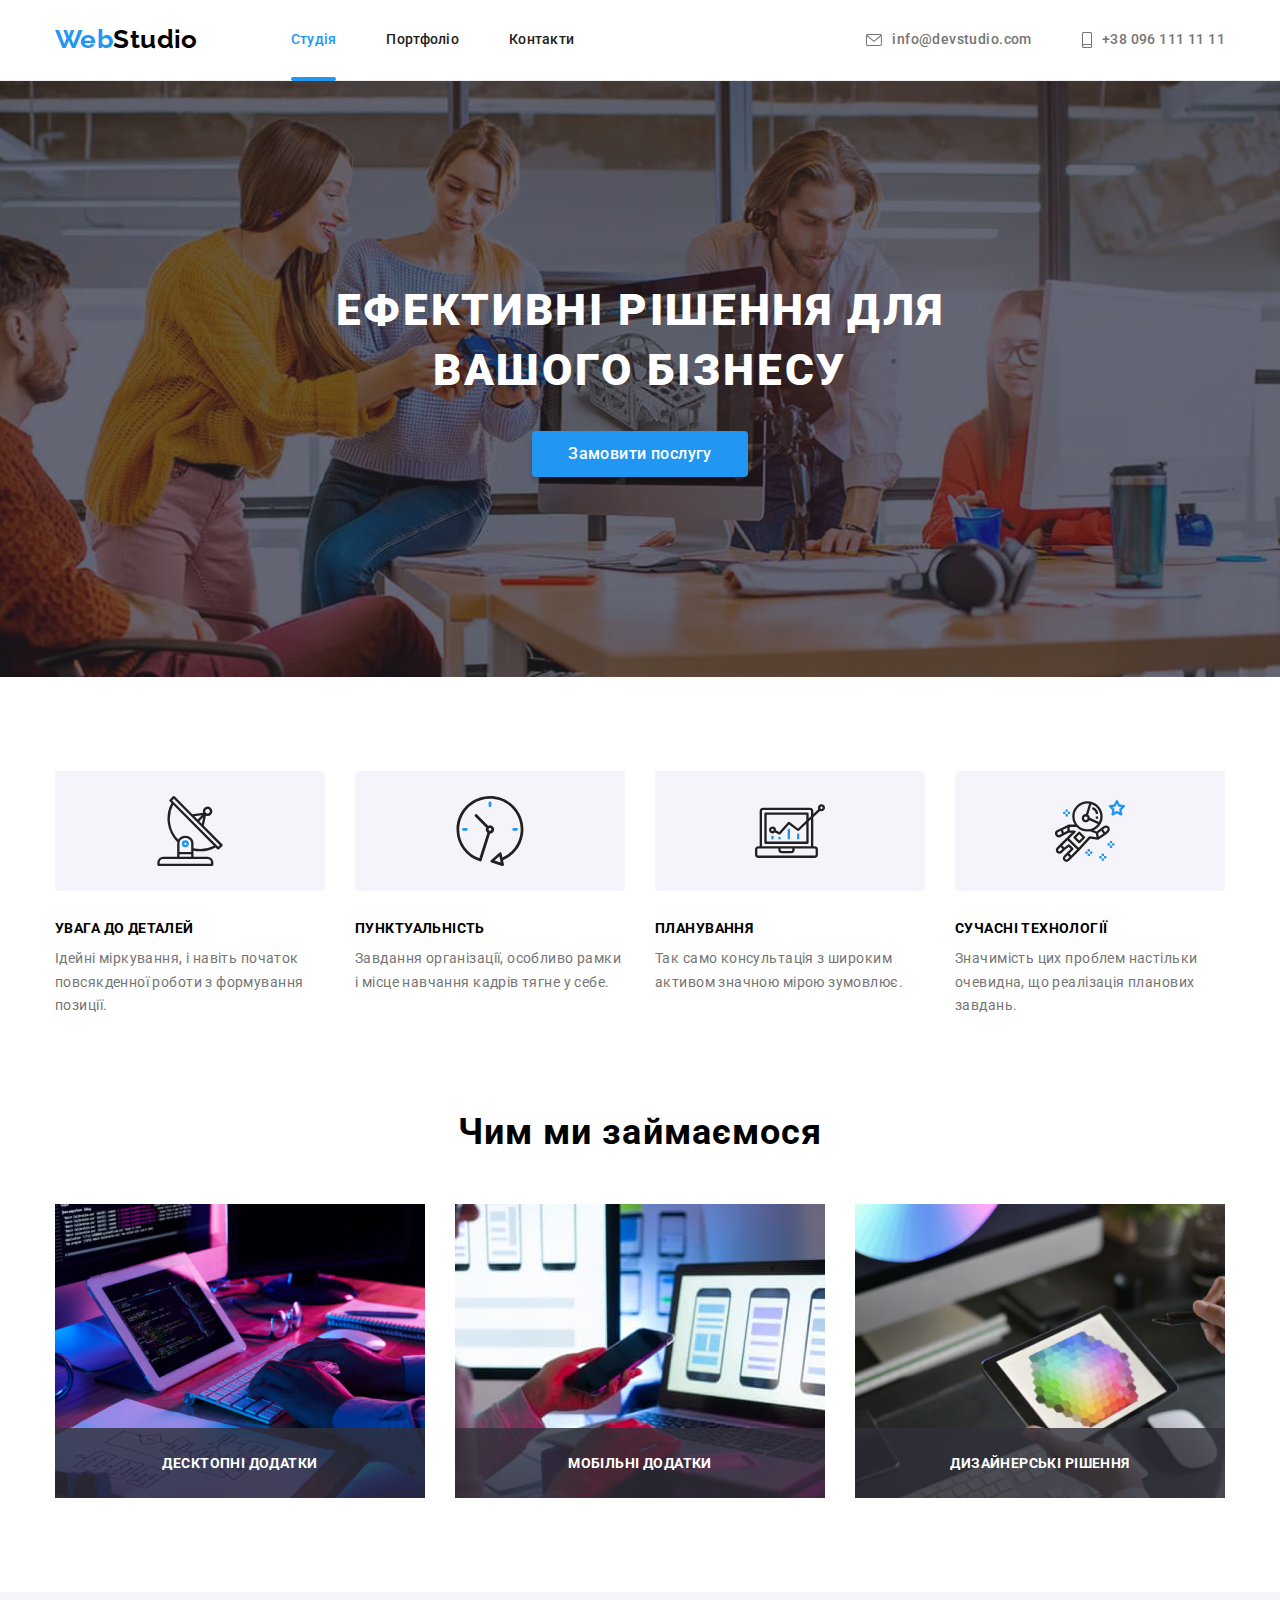
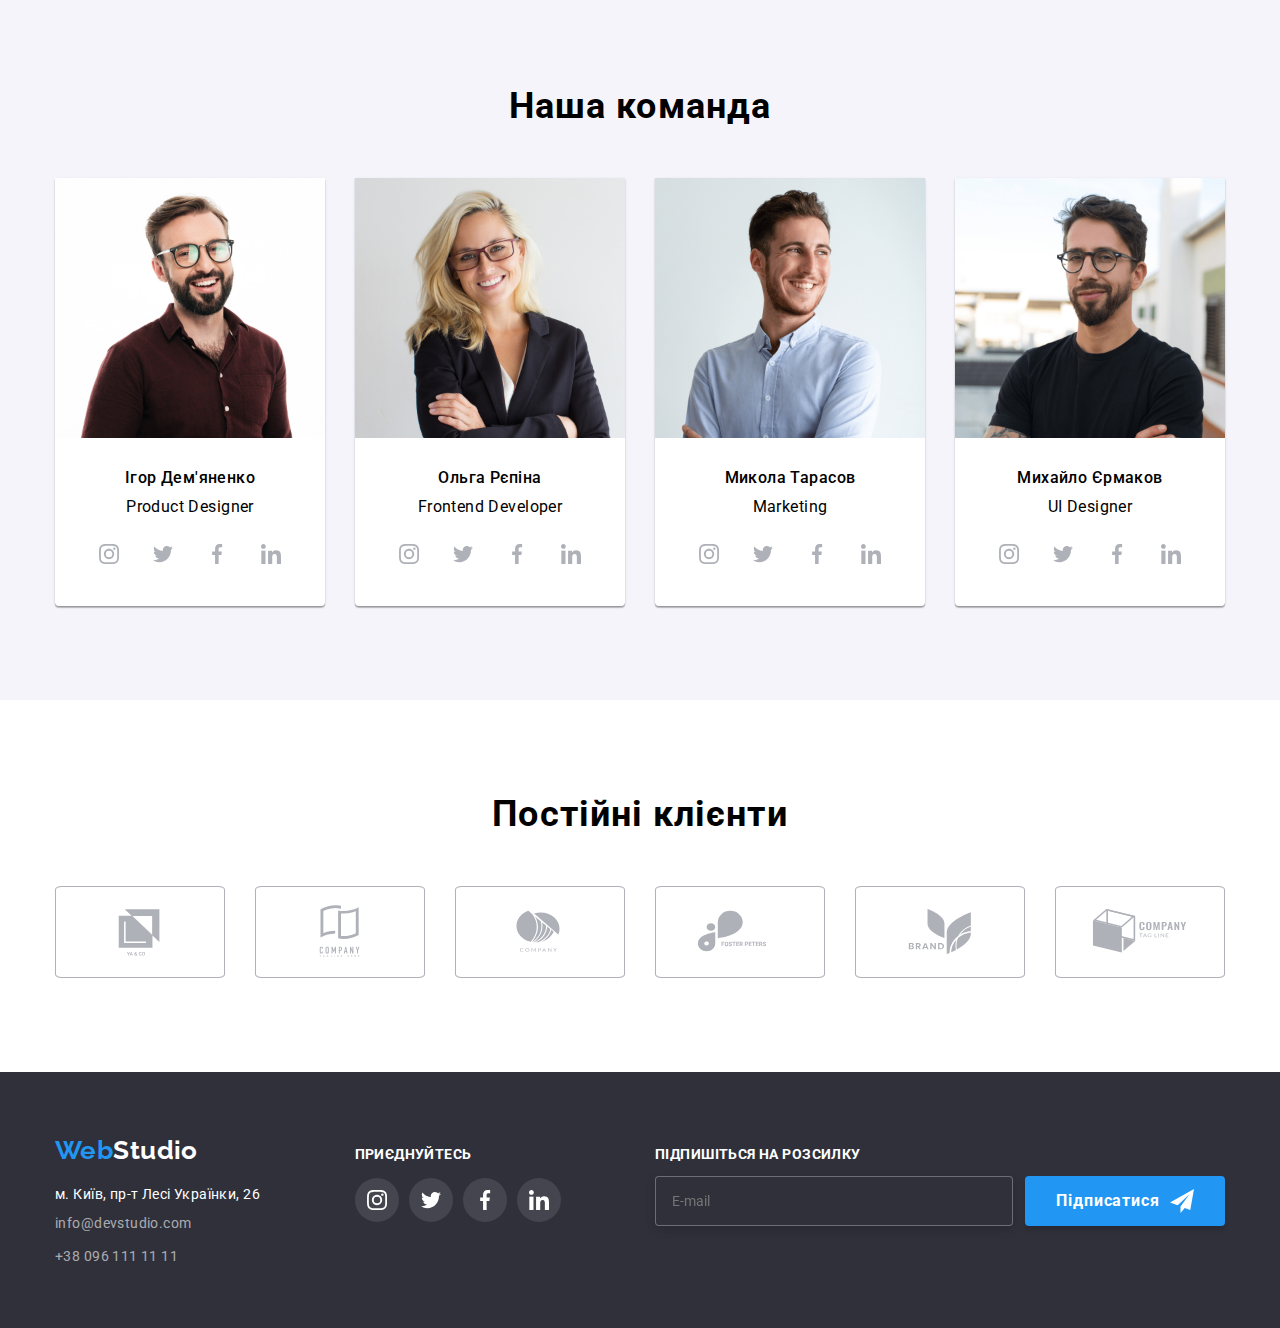
==== index.html @ 1c051f09 "add hw-07" ====
<!DOCTYPE html>
<html lang="uk">
<head>
    <meta charset="UTF-8">
    <meta http-equiv="X-UA-Compatible" content="IE=edge">
    <meta name="viewport" content="width=device-width, initial-scale=1.0">
    <title>WebStudio</title>
    <link rel="preconnect" href="https://fonts.googleapis.com">
    <link rel="preconnect" href="https://fonts.gstatic.com" crossorigin>
    <link href="https://fonts.googleapis.com/css2?family=Raleway:wght@700&family=Roboto:wght@400;500;700;900&display=swap" rel="stylesheet">
    
    <link
      rel="stylesheet"
      href="https://cdnjs.cloudflare.com/ajax/libs/modern-normalize/1.1.0/modern-normalize.min.css"
      integrity="sha512-wpPYUAdjBVSE4KJnH1VR1HeZfpl1ub8YT/NKx4PuQ5NmX2tKuGu6U/JRp5y+Y8XG2tV+wKQpNHVUX03MfMFn9Q=="
      crossorigin="anonymous"
      referrerpolicy="no-referrer">

    <link rel="stylesheet" href="./css/main.min.css">



</head>
<body>
    <header class="header">       
            
        <div class="container">
                        
            <a lang="en" href="./index.html" class="logo header__logo">
                <span class="logo__web">Web</span>Studio                
            </a>
            <nav class="header__main-nav">
             <ul class="header__main-nav-list">
                <li class="header__main-nav-item"><a href="./index.html" class="header__main-nav-link header__main-nav-link--active">Студія</a></li>
                <li class="header__main-nav-item"><a href="./portfolio.html" class="header__main-nav-link">Портфоліо</a></li>
                <li class="header__main-nav-item"><a href="#" class="header__main-nav-link">Контакти</a></li>
            </ul>
            </nav>
            <ul class="header__contacts-list">
                <li class="header__contact-item">                    
                    <a href="mailto:info@devstudio.com" class="header__contact-link">
                        <svg class="header__contact-icon" width="16" height="12">
                            <use href="./images/symbol-defs-o.svg#icon-envelope"></use>
                        </svg>                    
                        <span>info@devstudio.com</span>
                    </a>
                </li>
                <li class="header__contact-item">
                    <a href="tel:+380961111111" class="header__contact-link">
                        <svg class="header__contact-icon" width="10" height="16">
                            <use href="./images/symbol-defs-o.svg#icon-smartphone"></use>
                        </svg>
                        <span>+38 096 111 11 11</span> 
                    </a>
                </li>
            </ul>
        </div>
        
    </header>

    <main>
               
        <section class="section hero"> 
            <div class="container">
                <h1 class="hero__decisions">Ефективні рішення для вашого бізнесу</h1>
                <button type="button" class="hero__button" data-modal-open>Замовити послугу</button>
            </div>
        </section>
         

        <section class="section specialities">
            <div class="container">
                <h2 class="section-title visually-hidden">Наші особливості</h2>            
            
                <ul class="specialities__benefit-list">
                    <li class="specialities__benefit-item">
                        <div class="specialities__benefit-thumb">
                            <svg class="specialities__benefit-icon">
                                <use href="./images/symbol-defs-o.svg#icon-antenna"></use>
                            </svg>
                        </div>
                    <h3 class="specialities__subtitle">УВАГА ДО ДЕТАЛЕЙ</h3>
                    <p class="specialities__benefit-text">
                        Ідейні міркування, і навіть початок повсякденної роботи з формування позиції.
                    </p>
                    </li>
                    <li class="specialities__benefit-item">
                            <div class="specialities__benefit-thumb">
                                <svg class="specialities__benefit-icon">
                                    <use href="./images/symbol-defs-o.svg#icon-clock"></use>
                                </svg>
                            </div>
                        <h3 class="specialities__subtitle">ПУНКТУАЛЬНІСТЬ</h3>
                        <p class="specialities__benefit-text">Завдання організації, особливо рамки і місце навчання кадрів тягне у себе.</p>
                    </li>
                    <li class="specialities__benefit-item">
                        <div class="specialities__benefit-thumb">
                            <svg class="specialities__benefit-icon">
                                <use href="./images/symbol-defs-o.svg#icon-diagram"></use>
                            </svg>
                        </div>
                        <h3 class="specialities__subtitle">ПЛАНУВАННЯ</h3>
                        <p class="specialities__benefit-text">Так само консультація з широким активом значною мірою зумовлює.</p>
                    </li>
                    <li class="specialities__benefit-item">
                        <div class="specialities__benefit-thumb">
                            <svg class="specialities__benefit-icon">
                                <use href="./images/symbol-defs-o.svg#icon-astronaut"></use>
                            </svg>
                        </div>
                        <h3 class="specialities__subtitle">СУЧАСНІ ТЕХНОЛОГІЇ</h3>
                        <p class="specialities__benefit-text">Значимість цих проблем настільки очевидна, що реалізація планових завдань.</p>
                
                </li>

                </ul>
            </div>
        </section>

        <section class="section images">
            <div class="container">
                <h2 class="section-title">Чим ми займаємося</h2> 
                <ul class="images__list">
                    <li class="images__item">
                        <div class="images__application">
                            <img class="images__picture" src="./images/tablet_keyboard.jpg" alt="дівчина друкує на клавіатурі, прцюючи з планшетом та комп'ютером" width="370" height="294"> 
                            <p class="images__content">Десктопні додатки</p>
                        </div>
                    
                    </li>
                    <li class="images__item">
                        <div class="images__application">
                            <img class="images__picture" src="./images/laptop.jpg" alt="робота ноутбуком" width="370" height="294">
                            <p class="images__content">Мобільні додатки</p>
                        </div>
                       
                    </li>
                    <li class="images__item">
                        <div class="images__application">
                            <img class="images__picture" src="./images/spectr_tablet.jpg" alt="кольлорва гама на ноутбуці" width="370" height="294">
                            <p class="images__content">Дизайнерські рішення</p>
                        </div>
                        
                    </li>
                </ul>
        </div>
        </section>

        <section class="section our-team">
            <div class="container">
                <h2 class="section-title">Наша команда</h2>
                <ul class="our-team__list">
                    <li class="our-team__item">
                        <img src="./images/ihor_demjyanenko.jpg" alt="Ігор Дем'яненко" width="270" height="260">
                    <div class="our-team__info">
                        <h3 class="our-team__participant">Ігор Дем'яненко</h3>
                        <p lang="en" class="our-team__job-title">Product Designer</p>
                            
                        <ul class="social-links">
                                <li class="social-links__item">
                                    <a href="#" class="social-links__network">
                                    <svg class="social-links__icon">
                                        <use href="./images/symbol-defs-o.svg#icon-instagram"></use>
                                </svg>
                            </a>
                            </li>
                            <li class="social-links__item">
                                <a href="#" class="social-links__network">
                                <svg class="social-links__icon">
                                    <use href="./images/symbol-defs-o.svg#icon-twitter"></use>
                                </svg>
                            </a>
                            </li>
                            <li class="social-links__item">
                                <a href="#" class="social-links__network">
                                <svg class="social-links__icon">
                                    <use href="./images/symbol-defs-o.svg#icon-facebook"></use>
                                </svg>
                            </a>
                            </li>
                            <li class="social-links__item">
                                <a href="#" class="social-links__network">
                                <svg class="social-links__icon">
                                    <use href="./images/symbol-defs-o.svg#icon-linkedin"></use>
                                </svg>
                            </a>
                            </li>

                        </ul>
                        
                    </div>
                    </li>
                    <li class="our-team__item">
                        <img src="./images/olga_repina2.jpg" alt="Ольга Рєпіна" width="270" height="260">
                    <div class="our-team__info">
                        <h3 class="our-team__participant">Ольга Рєпіна</h3>
                        <p lang="en" class="our-team__job-title">Frontend Developer</p>
                        <ul class="social-links">
                            <li class="social-links__item">
                                <a href="#" class="social-links__network">
                                <svg class="social-links__icon">
                                    <use href="./images/symbol-defs-o.svg#icon-instagram"></use>
                            </svg>
                        </a>
                        </li>
                        <li class="social-links__item">
                            <a href="#" class="social-links__network">
                            <svg class="social-links__icon">
                                <use href="./images/symbol-defs-o.svg#icon-twitter"></use>
                            </svg>
                        </a>
                        </li>
                        <li class="social-links__item">
                            <a href="#" class="social-links__network">
                            <svg class="social-links__icon">
                                <use href="./images/symbol-defs-o.svg#icon-facebook"></use>
                            </svg>
                        </a>
                        </li>
                        <li class="social-links__item">
                            <a href="#" class="social-links__network">
                            <svg class="social-links__icon">
                                <use href="./images/symbol-defs-o.svg#icon-linkedin"></use>
                            </svg>
                        </a>
                        </li>

                    </ul>
                    </div>
                    </li>
                    <li class="our-team__item">
                        <img src="./images/mykola_tarasov.jpg" alt="Микола Тарасов" width="270" height="260">
                        <div class="our-team__info">
                        <h3 class="our-team__participant">Микола Тарасов</h3>
                        <p lang="en" class="our-team__job-title">Marketing</p>
                        <ul class="social-links">
                            <li class="social-links__item">
                                <a href="#" class="social-links__network">
                                <svg class="social-links__icon">
                                    <use href="./images/symbol-defs-o.svg#icon-instagram"></use>
                            </svg>
                        </a>
                        </li>
                        <li class="social-links__item">
                            <a href="#" class="social-links__network">
                            <svg class="social-links__icon">
                                <use href="./images/symbol-defs-o.svg#icon-twitter"></use>
                            </svg>
                        </a>
                        </li>
                        <li class="social-links__item">
                            <a href="#" class="social-links__network">
                            <svg class="social-links__icon">
                                <use href="./images/symbol-defs-o.svg#icon-facebook"></use>
                            </svg>
                        </a>
                        </li>
                        <li class="social-links__item">
                            <a href="#" class="social-links__network">
                            <svg class="social-links__icon">
                                <use href="./images/symbol-defs-o.svg#icon-linkedin"></use>
                            </svg>
                        </a>
                        </li>

                    </ul>
                    </div>
                    </li>
                    <li class="our-team__item">
                        <img src="./images/mykhailo_yermakov.jpg" alt="Михайло Єрмаков" width="270" height="260">
                        <div class="our-team__info">
                        <h3 class="our-team__participant">Михайло Єрмаков</h3>
                        <p lang="en" class="our-team__job-title">UI Designer</p>
                        <ul class="social-links">
                            <li class="social-links__item">
                                <a href="#" class="social-links__network">
                                <svg class="social-links__icon">
                                    <use href="./images/symbol-defs-o.svg#icon-instagram"></use>
                            </svg>
                        </a>
                        </li>
                        <li class="social-links__item">
                            <a href="#" class="social-links__network">
                            <svg class="social-links__icon">
                                <use href="./images/symbol-defs-o.svg#icon-twitter"></use>
                            </svg>
                        </a>
                        </li>
                        <li class="social-links__item">
                            <a href="#" class="social-links__network">
                            <svg class="social-links__icon">
                                <use href="./images/symbol-defs-o.svg#icon-facebook"></use>
                            </svg>
                        </a>
                        </li>
                        <li class="social-links__item">
                            <a href="#" class="social-links__network">
                            <svg class="social-links__icon">
                                <use href="./images/symbol-defs-o.svg#icon-linkedin"></use>
                            </svg>
                        </a>
                        </li>

                    </ul>
                    </div>
                    </li>

                </ul>
            </div>
        </section>
        <section class="section">
            <div class="container">
                <h2 class="section-title">Постійні клієнти</h2>
                <ul class="clients">
                    <li class="clients__item">
                        <a href="#" class="clients__link">
                        <svg class="clients__icon">
                            <use href="./images/symbol-defs-o.svg#icon-Logo"></use>
                        </svg>
                        </a>
                    </li>
                   
                    <li class="clients__item">
                        <a href="#" class="clients__link">
                        <svg class="clients__icon">
                            <use href="./images/symbol-defs-o.svg#icon-Logo-1"></use>
                        </svg>
                    </a>
                </li>
                    
                    <li class="clients__item">
                        <a href="#" class="clients__link">
                       <svg class="clients__icon">
                        <use href="./images/symbol-defs-o.svg#icon-Logo-2"></use>
                       </svg>
                    </a>  
                    </li>
                    <li class="clients__item">
                        <a href="#" class="clients__link">
                        <svg class="clients__icon">
                            <use href="./images/symbol-defs-o.svg#icon-Logo-3"></use>
                        </svg>
                    </a>
                    </li>
                
                    <li class="clients__item">
                        <a href="#" class="clients__link"> 
                        <svg class="clients__icon">
                            <use href="./images/symbol-defs-o.svg#icon-Logo-4"></use>
                        </svg>
                    </a>
                    </li>
                    
                    <li class="clients__item">
                        <a href="#" class="clients__link">
                        <svg class="clients__icon">
                            <use href="./images/symbol-defs-o.svg#icon-Logo-5"></use>
                        </svg>
                    </a>
                    </li>

                </ul>
            </div>
        </section>
    </main>

    <footer class="page-footer">
        <div class="container">           
            <div class="links-container">                        
            <a lang="en" href="./index.html" class="logo page-footer__logo--dark">
                <span class="logo__web">Web</span>Studio                
            </a>
            <address class="page-footer__adress">
                <ul class="page-footer__contact-list">
                    <li class="page-footer__contact-item">
                        <a href="https://goo.gl/maps/CPtrU1FHBa2aNyZL9" target="_blank" rel="noopener noreferrer nofollow" class="page-footer__contact-map">м. Київ, пр-т Лесі
                            Українки, 26</a>
                    </li>
                    <li class="page-footer__contact-item">
                        <a href="mailto:info@devstudio.com" class="page-footer__contact-link">info@devstudio.com</a>
                    </li>
                    <li class="page-footer__contact-item">
                        <a href="tel:+380961111111" class="page-footer__contact-link">+38 096 111 11 11</a>
                    </li>
                </ul>
            </address>
        </div>
        <div class="footer-links">
            <p class="footer-links__spam">приєднуйтесь</p>
            <ul class="social-links">
                <li class="social-links__item">
                    <a href="#" class="social-links__network social-links__network--backgroung">
                    <svg class="social-links__icon--footer">
                        <use href="./images/symbol-defs-o.svg#icon-instagram"></use>
                    </svg>
                </a>
                </li>                
                    <li class="social-links__item">
                        <a href="#" class="social-links__network social-links__network--backgroung">
                        <svg class="social-links__icon--footer">
                            <use href="./images/symbol-defs-o.svg#icon-twitter"></use>
                        </svg>
                    </a>
                        </li>
                        <li class="social-links__item">
                            <a href="#" class="social-links__network social-links__network--backgroung">
                            <svg class="social-links__icon--footer">                            
                            <use href="./images/symbol-defs-o.svg#icon-facebook"></use>
                        </svg>
                    </a>
                    </li>                
                        <li class="social-links__item">
                            <a href="#" class="social-links__network social-links__network--backgroung">
                            <svg class="social-links__icon--footer">
                                <use href="./images/symbol-defs-o.svg#icon-linkedin"></use>
                            </svg>
                        </a>
                            </li>

            </ul>

        </div>       
    
        <div class="mailing-list">
            <p class="mailing-list__title">Підпишіться на розсилку</p>
            <form class="mailing-list__form">
                <label class="mailing-list__label">                        
                        <input class="mailing-list__input" type="email" name="mail" id="email" placeholder="E-mail" required>
                    </label> 
                        <button class="subscribe-button" type="submit">Підписатися
                            <svg class="subscribe-button__icon" width="24" height="24">
                                <use href="./images/hw-forms.svg#icon-send"></use>
                            </svg>
                        </button>                     
                    
                
                </form>
            </div>
        </div>




    </footer>

    <div class="backdrop is-hidden" data-modal>
        <div class="modal">
            <button type="button" class="modal__close-button" data-modal-close>
                <svg class="modal__close-icon" width="18" height="18">
                    <use href="./images/modal-close.svg#icon-modal-close"></use>
                </svg>
            </button>


            <p class="modal__form-title">Залиште свої дані, ми вам передзвонимо</p>
            <form class="modal-form">                
                
                    <label class="modal-form__label" for="first-name">Ім'я</label>
                    <span class="modal-form__wrap">
                        <input class="modal-form__input" type="text" name="first-name" id="first-name" required>
                        <svg class="modal-form__icon" width="18" height="18">
                            <use href="./images/hw-forms.svg#icon-person"></use>
                        </svg>
                    </span>                    
                

                
                    <label class="modal-form__label" for="tel">Телефон</label>
                    <span class="modal-form__wrap">
                        <input class="modal-form__input" type="tel" name="phone" id="tel" required>
                        <svg class="modal-form__icon"  width="18" height="18">
                            <use href="./images/hw-forms.svg#icon-cellphone"></use>
                        </svg>
                    </span>  

                
                    <label class="modal-form__label" for="email">Пошта</label>
                    <span class="modal-form__wrap">
                        <input class="modal-form__input" type="email" name="mail" id="email"  required>
                        <svg class="modal-form__icon" width="18" height="18">
                            <use href="./images/hw-forms.svg#icon-email"></use>
                        </svg>
                    </span>                  
                  
                <label class="modal-form__label" for="comment">Коментар</label>
                <textarea class="modal-form__text-area" id="comment" placeholder="Введіть текст" rows="5"></textarea>  
                
                <!-- <form class="agreement">    -->
                    <label class="agreement__checkbox-label" for="terms">
                        <input  class="agreement__custom-checkbox" type="checkbox" name="terms" id="terms">
                            <span class="agreement__border">
                                <svg class="agreement__icon-checked" width="16" height="15">
                                    <use href="./images/icon-check.svg#icon-icon-check"></use>
                                </svg>
                            </span>                                                        
                        <span class="agreement__text">Погоджуюся з розсилкою та приймаю</span> 
                        <a href="#" class="agreement__terms">Умови договору</a>                     
                        </span>
                    </label>               
                <!-- </form>   -->
                
                <button class="modal-button" type="submit">Відправити</button>  

            </form>
        </div>

    </div>
    
    
    <script src="./js/modal.js"></script>
    
</body>
</html>
---- css/main.min.css ----
/*! modern-normalize v1.1.0 | MIT License | https://github.com/sindresorhus/modern-normalize */*,::after,::before{box-sizing:border-box}html{-moz-tab-size:4;tab-size:4}html{line-height:1.15;-webkit-text-size-adjust:100%}body{margin:0}body{font-family:system-ui,-apple-system,"Segoe UI",Roboto,Helvetica,Arial,sans-serif,"Apple Color Emoji","Segoe UI Emoji"}hr{height:0;color:inherit}abbr[title]{text-decoration:underline dotted}b,strong{font-weight:bolder}code,kbd,pre,samp{font-family:ui-monospace,SFMono-Regular,Consolas,"Liberation Mono",Menlo,monospace;font-size:1em}small{font-size:80%}sub,sup{font-size:75%;line-height:0;position:relative;vertical-align:baseline}sub{bottom:-0.25em}sup{top:-0.5em}table{text-indent:0;border-color:inherit}button,input,optgroup,select,textarea{font-family:inherit;font-size:100%;line-height:1.15;margin:0}button,select{text-transform:none}[type=button],[type=reset],[type=submit],button{-webkit-appearance:button}::-moz-focus-inner{border-style:none;padding:0}:-moz-focusring{outline:1px dotted ButtonText}:-moz-ui-invalid{box-shadow:none}legend{padding:0}progress{vertical-align:baseline}::-webkit-inner-spin-button,::-webkit-outer-spin-button{height:auto}[type=search]{-webkit-appearance:textfield;outline-offset:-2px}::-webkit-search-decoration{-webkit-appearance:none}::-webkit-file-upload-button{-webkit-appearance:button;font:inherit}summary{display:list-item}body{font-family:"Roboto",sans-serif;font-size:14px;color:var(--main-text-color);letter-spacing:.03em;background-color:var(--background)}.container{width:1200px;padding-left:15px;padding-right:15px;margin-right:auto;margin-left:auto;align-items:center;margin-bottom:0}.section{padding-top:94px;padding-bottom:94px}.section-title{margin-top:0;margin-bottom:50px;box-sizing:border-box;font-size:36px;line-height:1.16;letter-spacing:.03em;text-align:center;display:block}img{display:block}.visually-hidden{position:absolute;white-space:nowrap;width:1px;height:1px;overflow:hidden;border:0;padding:0;clip:rect(0 0 0 0);clip-path:inset(50%);margin:-1px}.header{border-bottom:1px solid #eee}.header .container{display:flex}.header__main-nav-list{display:flex;gap:50px;margin-top:0;margin-bottom:0;padding:0}.header__logo{margin-right:93px}.logo{font-family:"Raleway";font-style:normal;font-weight:700;font-size:26px;line-height:1.2;letter-spacing:1.2;color:var(--main-text-color);text-decoration:none}.logo__web{color:#2196f3}.header__main-nav-list{list-style:none;display:flex;gap:50px}.header__main-nav-link{position:relative;display:block;line-height:1.14;font-weight:500;color:#212121;text-decoration:none;letter-spacing:.02em;padding-top:32px;padding-bottom:32px;transition-property:all;transition-duration:250ms;transition-timing-function:cubic-bezier(0.4, 0, 0.2, 1)}.header__main-nav-link:hover,.header__main-nav-link:focus{color:#2196f3}.header__main-nav-link--active{color:#2196f3}.header__main-nav-link--active::after{position:absolute;bottom:-1px;content:" ";display:block;width:100%;height:4px;background-color:#2196f3;border-radius:2px}.header__contacts-list{display:flex;margin-left:auto;margin-top:0;margin-bottom:0;padding-left:0;gap:50px;list-style:none}.header__contact-link{display:flex;align-items:center;color:#757575;font-weight:500;line-height:1.14;color:#757575;text-decoration:none;transition-property:color,fill;transition-duration:250ms;transition-timing-function:cubic-bezier(0.4, 0, 0.2, 1)}.header__contact-link:hover,.header__contact-link:focus{fill:#2196f3;color:#2196f3}.header__contact-icon{margin-right:10px;fill:currentColor}.header__contact-link:hover .header__contact-icon,.header__contact-link:focus .header__contact-icon{fill:#2196f3}.hero{max-width:1600px;margin-left:auto;margin-right:auto;background-color:#2f303a;background-image:linear-gradient(rgba(47, 48, 58, 0.4), rgba(47, 48, 58, 0.4)),url(../images/work-group.jpg);background-size:cover;background-position:center;background-repeat:no-repeat;text-align:center;padding-top:200px;padding-bottom:200px}.hero .container{display:block}.hero__decisions{width:696px;font-weight:900;font-size:44px;line-height:1.36;text-align:center;letter-spacing:.06em;color:#fff;margin-top:0;margin-bottom:30px;margin-left:auto;margin-right:auto;text-transform:uppercase}.hero__button{min-width:216px;padding:10px 32px;box-shadow:0px 4px 4px rgba(0,0,0,.15);border-radius:4px;font-family:inherit;font-weight:500;font-size:16px;line-height:1.625;text-align:center;cursor:pointer;letter-spacing:inherit;background-color:#2196f3;color:#fff;border:0;transition-property:background-color;transition-duration:250ms;transition-timing-function:cubic-bezier(0.4, 0, 0.2, 1)}.hero__button:hover,.hero__button:focus{background-color:#188ce8}.specialities{margin-bottom:0}.specialities__benefit-list{margin:0;padding:0;display:flex;gap:30px;list-style:none}.specialities__benefit-item{flex-basis:calc((100% - 90px)/4)}.specialities__benefit-thumb{display:flex;width:270px;height:120px;background-color:#f5f4fa;display:flex;align-items:center;justify-content:center;margin-bottom:30px;border-radius:4px}.specialities__benefit-icon{width:70px;height:70px}.specialities__subtitle{margin-top:0;margin-bottom:10px;font-size:14px;line-height:1.14;text-transform:uppercase}.specialities__benefit-text{margin:0;line-height:1.71;color:#757575}.images{padding-top:0}.images__list{display:flex;justify-content:space-between;margin:0;padding:0;list-style:none}.images__application{position:relative}.images__content{position:absolute;margin:0;bottom:0;width:100%;height:70px;color:#fff;background-color:rgba(47,48,58,.8);display:flex;justify-content:center;align-items:center;font-family:"Roboto";font-weight:700;font-size:14px;line-height:1.1428571429;text-transform:uppercase}.social-links{display:flex;margin:0;padding:0;justify-content:center;gap:10px;margin-top:16px;list-style:none}.social-links__item{margin-right:10px;margin:0;padding:0}.social-links__network{display:flex;align-items:center;justify-content:center;width:44px;height:44px;border-radius:50%;color:#afb1b8;transition:background-color,250ms,cubic-bezier(0.4, 0, 0.2, 1)}.social-links__network:hover,.social-links__network:focus{background-color:#2196f3}.social-links__icon{width:20px;height:20px;fill:#afb1b8;transition:fill,250ms,cubic-bezier(0.4, 0, 0.2, 1)}.social-links__network:hover .social-links__icon,.social-links__network:focus .social-links__icon{fill:#fff}.social-links__icon--footer{width:20px;height:20px;fill:#fff}.social-links__network--backgroung{background-color:rgba(255,255,255,.1)}.our-team{background-color:#f5f4fa}.our-team__list{display:flex;justify-content:space-between;margin:0;padding:0;list-style:none}.our-team__item{width:270px;height:428px;background:#fff;box-shadow:0px 1px 3px rgba(0,0,0,.12),0px 1px 1px rgba(0,0,0,.14),0px 2px 1px rgba(0,0,0,.2);border-radius:0px 0px 4px 4px}.our-team__info{padding-top:30px;padding-bottom:30px}.our-team__participant{font-weight:500;font-size:16px;line-height:1.1875;text-align:center;margin-top:0;margin-bottom:10px}.our-team__job-title{font-size:16px;line-height:1.1875;text-align:center;color:var(--another-text-color);margin:0}.clients{display:flex;padding:0;margin:0;justify-content:center;align-items:center;list-style:none;gap:30px;list-style:none}.clients__link{width:170px;height:92px;justify-content:center;align-items:center;border:1px solid #afb1b8;display:flex;border-radius:4%;transition:border-color 250ms cubic-bezier(0.4, 0, 0.2, 1)}.clients__icon{fill:#afb1b8;display:block;width:106px;height:60px;transition:fill 250ms cubic-bezier(0.4, 0, 0.2, 1)}.clients__link:hover,.clients__link:focus{border-color:#2196f3}.clients__link:hover .clients__icon,.clients__link:focus .clients__icon{fill:#2196f3}.page-footer{background-color:#2f303a;padding:60px 0}.page-footer .container{display:flex;align-items:baseline;justify-content:space-between}.page-footer__logo--dark{color:#fff}.page-footer__contact-list{padding:0;margin-top:20px;margin-bottom:0;list-style:none}.page-footer__contact-item:not(:last-child){margin-bottom:9px}.page-footer__contact-map{font-style:normal;text-decoration:none;line-height:1.2;color:#fff}.page-footer__contact-link{text-decoration:none;font-style:normal;line-height:1.71;color:rgba(255,255,255,.6);transition:color,250ms,cubic-bezier(0.4, 0, 0.2, 1)}.page-footer__contact-link:hover,.page-footer__contact-link:focus{color:#2196f3}.footer-links__spam{font-family:"Roboto";font-style:normal;font-weight:700;letter-spacing:.03em;text-transform:uppercase;color:#fff}.mailing-list__title{font-weight:700;text-transform:uppercase;color:#fff}.mailing-list__form{display:flex;justify-content:center;align-items:center}.mailing-list__input{width:358px;height:50px;border:1px solid rgba(255,255,255,.3);filter:drop-shadow(0px 4px 4px rgba(0, 0, 0, 0.15));border-radius:4px;background-color:#2f303a;padding-left:16px}.subscribe-button{display:flex;justify-content:center;align-items:center;width:200px;height:50px;margin-left:12px;background-color:#2196f3;box-shadow:0px 4px 4px rgba(0,0,0,.15);border-radius:4px;border:none;color:#fff;font-family:"Roboto";font-style:normal;font-weight:700;font-size:16px;line-height:1.875;letter-spacing:.06em;text-align:center;cursor:pointer}.subscribe-button__icon{fill:#fff;margin-left:10px}.is-hidden{visibility:hidden;scale:0;cursor:pointer}.backdrop{position:fixed;left:0;top:0;width:100%;height:100vh;background-color:rgba(0,0,0,.2);z-index:1;transition-duration:250ms;transition-timing-function:cubic-bezier(0.4, 0, 0.2, 1);transition-property:scale,visibility}.modal{position:absolute;top:0;right:0;bottom:0;left:0;padding:40px;margin:auto;width:528px;height:581px;background-color:#fff;box-shadow:0px 1px 3px rgba(0,0,0,.12),0px 1px 1px rgba(0,0,0,.14),0px 2px 1px rgba(0,0,0,.2);border-radius:4px;transition-property:scale;transition-duration:250ms;transition-timing-function:cubic-bezier(0.4, 0, 0.2, 1)}.modal__close-button{position:absolute;display:flex;align-items:center;justify-content:center;right:8px;top:8px;width:30px;height:30px;border:1px solid rgba(0,0,0,.1);border-radius:50%;background-color:#fff;cursor:pointer}.modal__close-icon{fill:#000;transition:fill 250ms cubic-bezier(0.4, 0, 0.2, 1)}.modal__form-title{font-weight:700;font-size:20px;text-align:center;letter-spacing:.03em;margin-top:0;margin-bottom:12px}.modal__close-icon:hover,.modal__close-icon:focus{fill:#2196f3}.modal-form{margin:0 auto;width:448px}.modal-form__label{font-size:12px;letter-spacing:.01em;color:#757575}.modal-form__wrap{margin-top:4px;position:relative;display:flex;margin-bottom:10px}.modal-form__input{border-radius:4px;padding-left:42px;height:40px;width:100%;border:1px solid rgba(33,33,33,.2);outline:none;transition:border-color 250ms cubic-bezier(0.4, 0, 0.2, 1)}.modal-form__input:hover,.modal-form__input:focus,.modal-form__input:focus-visible{border:1px solid #2196f3;transition-property:border;transition-duration:250ms;transition-timing-function:cubic-bezier(0.4, 0, 0.2, 1)}.modal-form__icon{position:absolute;left:12px;top:50%;transform:translateY(-50%);fill:#212121;transition:fill 250ms cubic-bezier(0.4, 0, 0.2, 1)}.modal-form__text-area{padding-left:16px;padding-top:14px;resize:none;width:100%;height:100px;margin-top:4px;border-radius:4px;border:1px solid rgba(33,33,33,.2);outline:none}.modal-form__input:hover+.modal-form__icon,.modal-form__input:focus+.modal-form__icon{fill:#2196f3}.agreement{position:relative;display:flex;align-items:center}.agreement__checkbox-label{display:flex;align-items:center;justify-content:center;margin-top:20px;margin-bottom:30px}.agreement__custom-checkbox{position:absolute;white-space:nowrap;width:1px;height:1px;overflow:hidden;border:0;padding:0;clip:rect(0 0 0 0);clip-path:inset(50%);margin:-1px}.agreement__border{position:relative;display:inline-block;width:16px;height:15px;border:2px #212121 solid;border-radius:4px}.agreement__icon-checked{position:absolute;top:-2px;left:-2px;opacity:0;transition:opacity 250ms cubic-bezier(0.4, 0, 0.2, 1)}.agreement__text{margin-left:8px;font-style:normal;font-weight:400;font-size:14px;line-height:1.7142857143;color:#757575}.agreement__terms{font-weight:400;font-size:14px;line-height:24px;color:#2196f3;margin-left:3px}.agreement__custom-checkbox:checked+.agreement__border .agreement__icon-checked{opacity:1}.modal-button{padding:0;margin:0 auto;display:block;width:200px;height:50px;background-color:#2196f3;color:#fff;border:none;box-shadow:0px 4px 4px rgba(0,0,0,.15);border-radius:4px;font-weight:700;font-size:16px;line-height:1.875;letter-spacing:.06em;transition-property:backgroud-color;transition-duration:250ms;transition-timing-function:cubic-bezier(0.4, 0, 0.2, 1);cursor:pointer}.portfolio__filter-list{display:flex;justify-content:center;margin-bottom:50px;margin-top:0;padding:0;list-style-type:none;gap:8px}.portfolio__filter-button{font-family:inherit;letter-spacing:inherit;font-style:normal;font-weight:500;font-size:16px;line-height:1.625;text-align:center;border:none;padding:6px 22px;background:#f5f4fa;border-radius:4px;cursor:pointer;transition-property:background-color,color;transition-duration:250ms;transition-timing-function:cubic-bezier(0.4, 0, 0.2, 1)}.portfolio__filter-button:hover,.portfolio__filter-button:focus{background-color:#2196f3;color:#fff}.portfolio__projects{padding:0;display:flex;flex-wrap:wrap;gap:30px;list-style:none}.portfolio__card{position:relative;overflow:hidden;transition-property:box-shadow;transition-duration:250ms;transition-timing-function:cubic-bezier(0.4, 0, 0.2, 1);text-decoration:none}.portfolio__card:hover{box-shadow:0px 1px 1px rgba(0,0,0,.12),0px 4px 4px rgba(0,0,0,.06),1px 4px 6px rgba(0,0,0,.16)}.portfolio__link{text-decoration:none}.portfolio__overlay{position:relative;overflow:hidden}.portfolio__overlay-content{position:absolute;top:0;left:0;bottom:0;right:0;width:100%;height:100%;display:flex;align-items:center;justify-content:center;padding:63px 24px;margin:0;font-family:"Roboto";font-style:normal;font-weight:400;font-size:18px;line-height:1.5555555556;color:#fff;background-color:rgba(33,150,243,.9);transition-duration:250ms;transition-property:transform;transition-timing-function:cubic-bezier(0.4, 0, 0.2, 1);transform:translateY(100%)}.portfolio__project-box{border:1px solid #eee;border-top:none;padding-left:24px;padding-right:24px;padding-top:20px;padding-bottom:20px}.portfolio__project-title{margin-top:0;margin-bottom:4px;font-size:18px;line-height:2;letter-spacing:.06em;color:#212121;text-decoration:none}.portfolio__project-name{margin:0;font-size:16px;line-height:1.88;color:#757575}.portfolio__card:hover .portfolio__overlay-content{transform:translateY(0)}/*# sourceMappingURL=main.min.css.map */
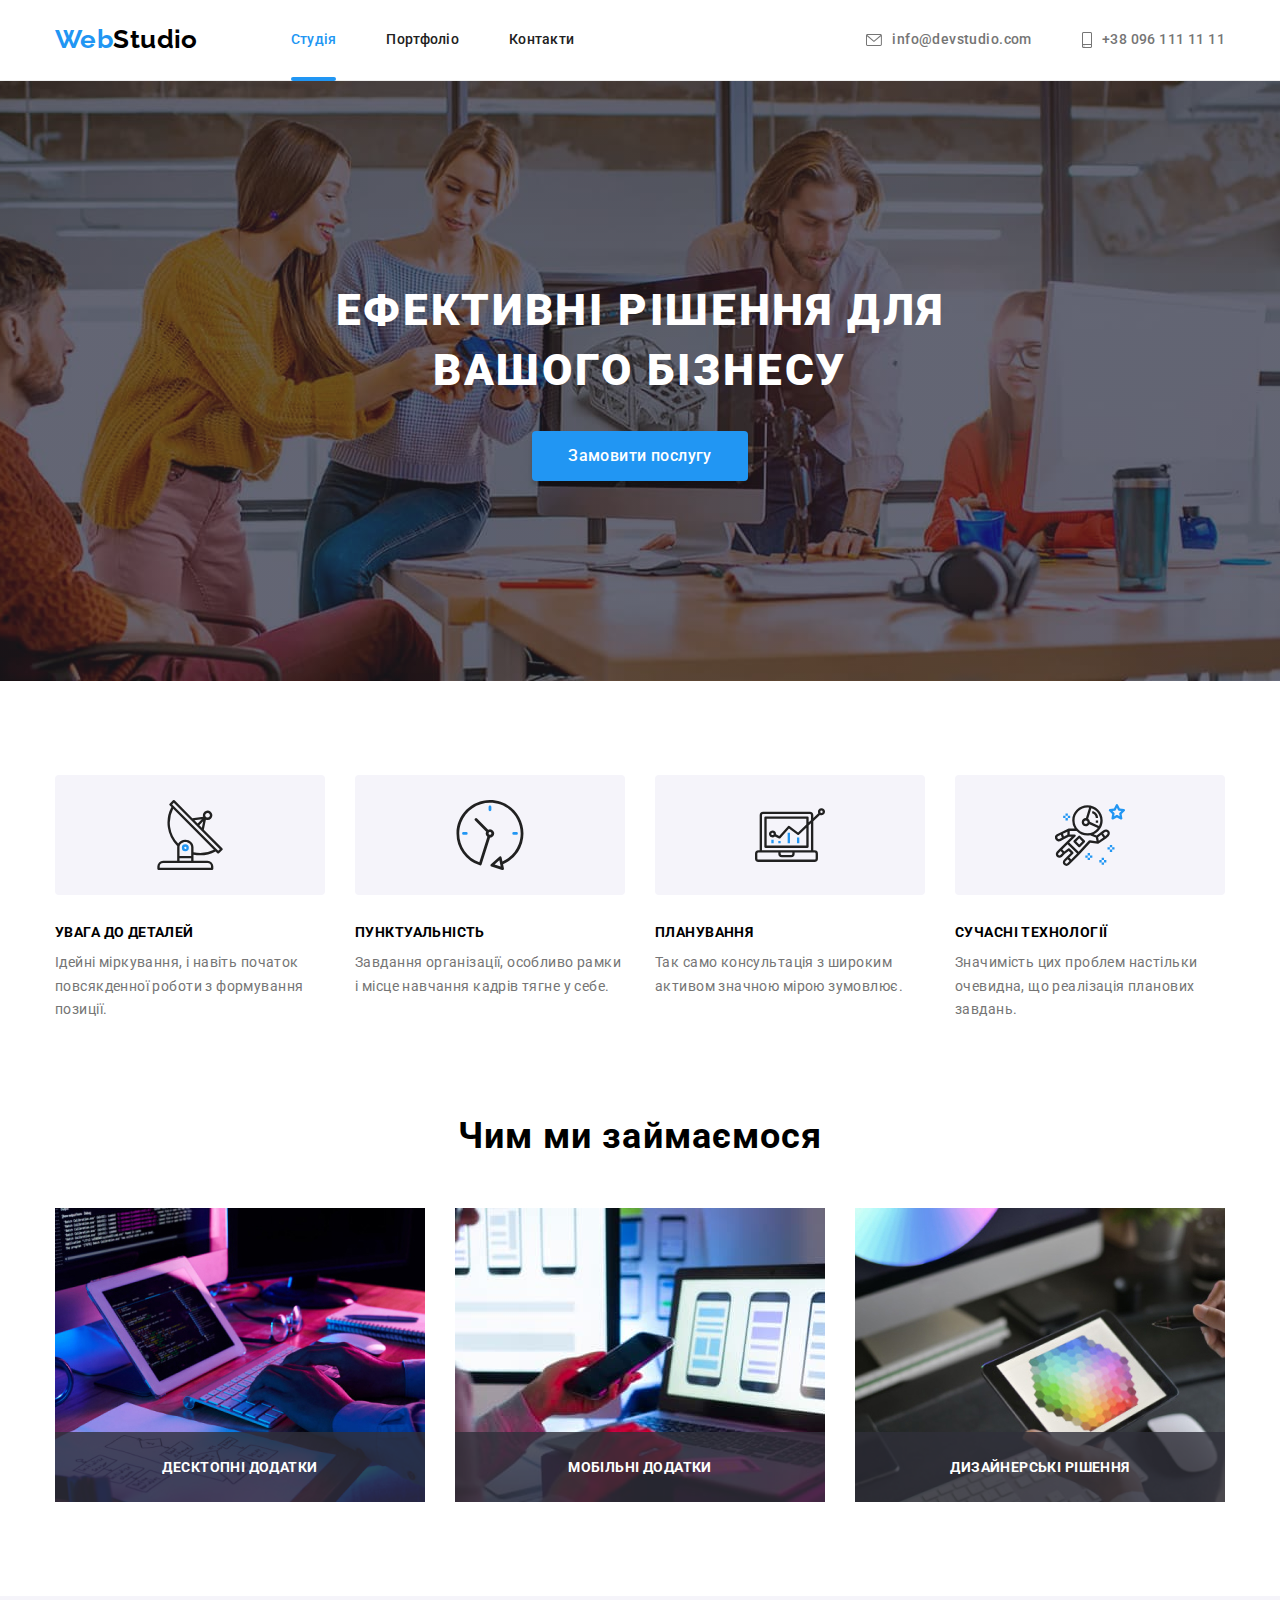
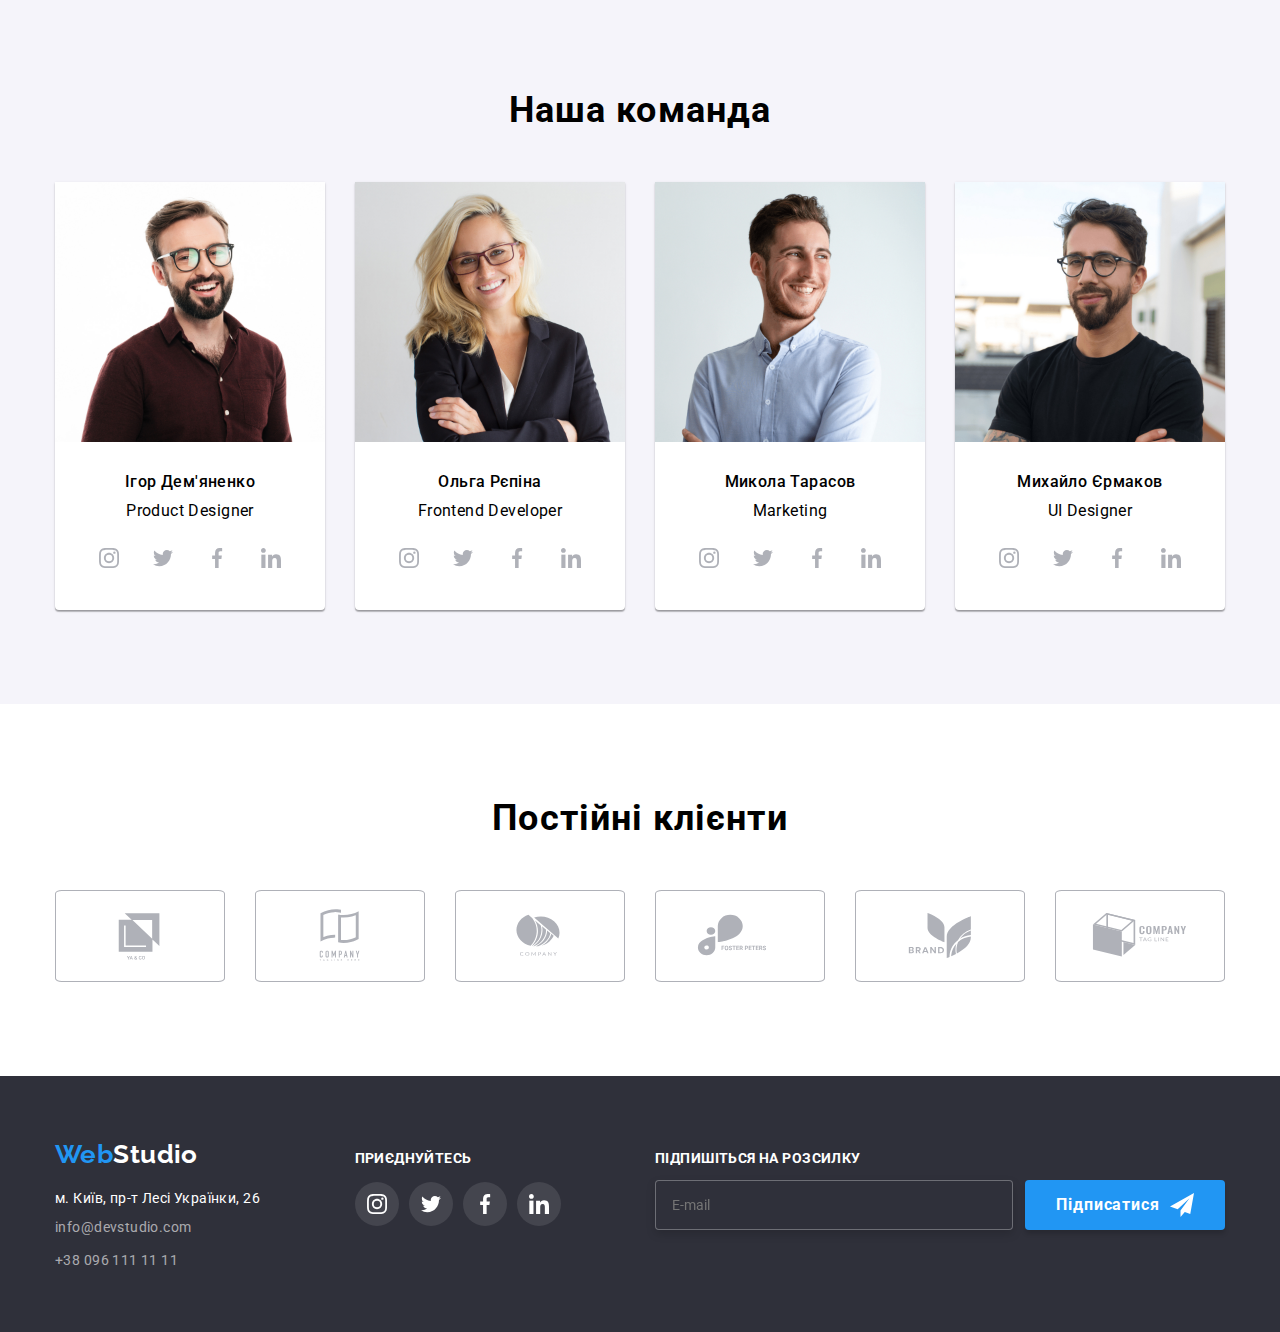
==== commit a136a671: "add changes to hw-07" ====
--- a/index.html
+++ b/index.html
@@ -425,7 +425,7 @@
             <p class="mailing-list__title">Підпишіться на розсилку</p>
             <form class="mailing-list__form">
                 <label class="mailing-list__label">                        
-                        <input class="mailing-list__input" type="email" name="mail" id="email" placeholder="E-mail" required>
+                        <input class="mailing-list__input" type="email" name="mail" placeholder="E-mail" required>
                     </label> 
                         <button class="subscribe-button" type="submit">Підписатися
                             <svg class="subscribe-button__icon" width="24" height="24">
@@ -493,7 +493,7 @@
                                     <use href="./images/icon-check.svg#icon-icon-check"></use>
                                 </svg>
                             </span>                                                        
-                        <span class="agreement__text">Погоджуюся з розсилкою та приймаю</span> 
+                        <span class="agreement__text">Погоджуюся з розсилкою та приймаю
                         <a href="#" class="agreement__terms">Умови договору</a>                     
                         </span>
                     </label>               
--- a/css/main.min.css
+++ b/css/main.min.css
@@ -1 +1 @@
-/*! modern-normalize v1.1.0 | MIT License | https://github.com/sindresorhus/modern-normalize */*,::after,::before{box-sizing:border-box}html{-moz-tab-size:4;tab-size:4}html{line-height:1.15;-webkit-text-size-adjust:100%}body{margin:0}body{font-family:system-ui,-apple-system,"Segoe UI",Roboto,Helvetica,Arial,sans-serif,"Apple Color Emoji","Segoe UI Emoji"}hr{height:0;color:inherit}abbr[title]{text-decoration:underline dotted}b,strong{font-weight:bolder}code,kbd,pre,samp{font-family:ui-monospace,SFMono-Regular,Consolas,"Liberation Mono",Menlo,monospace;font-size:1em}small{font-size:80%}sub,sup{font-size:75%;line-height:0;position:relative;vertical-align:baseline}sub{bottom:-0.25em}sup{top:-0.5em}table{text-indent:0;border-color:inherit}button,input,optgroup,select,textarea{font-family:inherit;font-size:100%;line-height:1.15;margin:0}button,select{text-transform:none}[type=button],[type=reset],[type=submit],button{-webkit-appearance:button}::-moz-focus-inner{border-style:none;padding:0}:-moz-focusring{outline:1px dotted ButtonText}:-moz-ui-invalid{box-shadow:none}legend{padding:0}progress{vertical-align:baseline}::-webkit-inner-spin-button,::-webkit-outer-spin-button{height:auto}[type=search]{-webkit-appearance:textfield;outline-offset:-2px}::-webkit-search-decoration{-webkit-appearance:none}::-webkit-file-upload-button{-webkit-appearance:button;font:inherit}summary{display:list-item}body{font-family:"Roboto",sans-serif;font-size:14px;color:var(--main-text-color);letter-spacing:.03em;background-color:var(--background)}.container{width:1200px;padding-left:15px;padding-right:15px;margin-right:auto;margin-left:auto;align-items:center;margin-bottom:0}.section{padding-top:94px;padding-bottom:94px}.section-title{margin-top:0;margin-bottom:50px;box-sizing:border-box;font-size:36px;line-height:1.16;letter-spacing:.03em;text-align:center;display:block}img{display:block}.visually-hidden{position:absolute;white-space:nowrap;width:1px;height:1px;overflow:hidden;border:0;padding:0;clip:rect(0 0 0 0);clip-path:inset(50%);margin:-1px}.header{border-bottom:1px solid #eee}.header .container{display:flex}.header__main-nav-list{display:flex;gap:50px;margin-top:0;margin-bottom:0;padding:0}.header__logo{margin-right:93px}.logo{font-family:"Raleway";font-style:normal;font-weight:700;font-size:26px;line-height:1.2;letter-spacing:1.2;color:var(--main-text-color);text-decoration:none}.logo__web{color:#2196f3}.header__main-nav-list{list-style:none;display:flex;gap:50px}.header__main-nav-link{position:relative;display:block;line-height:1.14;font-weight:500;color:#212121;text-decoration:none;letter-spacing:.02em;padding-top:32px;padding-bottom:32px;transition-property:all;transition-duration:250ms;transition-timing-function:cubic-bezier(0.4, 0, 0.2, 1)}.header__main-nav-link:hover,.header__main-nav-link:focus{color:#2196f3}.header__main-nav-link--active{color:#2196f3}.header__main-nav-link--active::after{position:absolute;bottom:-1px;content:" ";display:block;width:100%;height:4px;background-color:#2196f3;border-radius:2px}.header__contacts-list{display:flex;margin-left:auto;margin-top:0;margin-bottom:0;padding-left:0;gap:50px;list-style:none}.header__contact-link{display:flex;align-items:center;color:#757575;font-weight:500;line-height:1.14;color:#757575;text-decoration:none;transition-property:color,fill;transition-duration:250ms;transition-timing-function:cubic-bezier(0.4, 0, 0.2, 1)}.header__contact-link:hover,.header__contact-link:focus{fill:#2196f3;color:#2196f3}.header__contact-icon{margin-right:10px;fill:currentColor}.header__contact-link:hover .header__contact-icon,.header__contact-link:focus .header__contact-icon{fill:#2196f3}.hero{max-width:1600px;margin-left:auto;margin-right:auto;background-color:#2f303a;background-image:linear-gradient(rgba(47, 48, 58, 0.4), rgba(47, 48, 58, 0.4)),url(../images/work-group.jpg);background-size:cover;background-position:center;background-repeat:no-repeat;text-align:center;padding-top:200px;padding-bottom:200px}.hero .container{display:block}.hero__decisions{width:696px;font-weight:900;font-size:44px;line-height:1.36;text-align:center;letter-spacing:.06em;color:#fff;margin-top:0;margin-bottom:30px;margin-left:auto;margin-right:auto;text-transform:uppercase}.hero__button{min-width:216px;padding:10px 32px;box-shadow:0px 4px 4px rgba(0,0,0,.15);border-radius:4px;font-family:inherit;font-weight:500;font-size:16px;line-height:1.625;text-align:center;cursor:pointer;letter-spacing:inherit;background-color:#2196f3;color:#fff;border:0;transition-property:background-color;transition-duration:250ms;transition-timing-function:cubic-bezier(0.4, 0, 0.2, 1)}.hero__button:hover,.hero__button:focus{background-color:#188ce8}.specialities{margin-bottom:0}.specialities__benefit-list{margin:0;padding:0;display:flex;gap:30px;list-style:none}.specialities__benefit-item{flex-basis:calc((100% - 90px)/4)}.specialities__benefit-thumb{display:flex;width:270px;height:120px;background-color:#f5f4fa;display:flex;align-items:center;justify-content:center;margin-bottom:30px;border-radius:4px}.specialities__benefit-icon{width:70px;height:70px}.specialities__subtitle{margin-top:0;margin-bottom:10px;font-size:14px;line-height:1.14;text-transform:uppercase}.specialities__benefit-text{margin:0;line-height:1.71;color:#757575}.images{padding-top:0}.images__list{display:flex;justify-content:space-between;margin:0;padding:0;list-style:none}.images__application{position:relative}.images__content{position:absolute;margin:0;bottom:0;width:100%;height:70px;color:#fff;background-color:rgba(47,48,58,.8);display:flex;justify-content:center;align-items:center;font-family:"Roboto";font-weight:700;font-size:14px;line-height:1.1428571429;text-transform:uppercase}.social-links{display:flex;margin:0;padding:0;justify-content:center;gap:10px;margin-top:16px;list-style:none}.social-links__item{margin-right:10px;margin:0;padding:0}.social-links__network{display:flex;align-items:center;justify-content:center;width:44px;height:44px;border-radius:50%;color:#afb1b8;transition:background-color,250ms,cubic-bezier(0.4, 0, 0.2, 1)}.social-links__network:hover,.social-links__network:focus{background-color:#2196f3}.social-links__icon{width:20px;height:20px;fill:#afb1b8;transition:fill,250ms,cubic-bezier(0.4, 0, 0.2, 1)}.social-links__network:hover .social-links__icon,.social-links__network:focus .social-links__icon{fill:#fff}.social-links__icon--footer{width:20px;height:20px;fill:#fff}.social-links__network--backgroung{background-color:rgba(255,255,255,.1)}.our-team{background-color:#f5f4fa}.our-team__list{display:flex;justify-content:space-between;margin:0;padding:0;list-style:none}.our-team__item{width:270px;height:428px;background:#fff;box-shadow:0px 1px 3px rgba(0,0,0,.12),0px 1px 1px rgba(0,0,0,.14),0px 2px 1px rgba(0,0,0,.2);border-radius:0px 0px 4px 4px}.our-team__info{padding-top:30px;padding-bottom:30px}.our-team__participant{font-weight:500;font-size:16px;line-height:1.1875;text-align:center;margin-top:0;margin-bottom:10px}.our-team__job-title{font-size:16px;line-height:1.1875;text-align:center;color:var(--another-text-color);margin:0}.clients{display:flex;padding:0;margin:0;justify-content:center;align-items:center;list-style:none;gap:30px;list-style:none}.clients__link{width:170px;height:92px;justify-content:center;align-items:center;border:1px solid #afb1b8;display:flex;border-radius:4%;transition:border-color 250ms cubic-bezier(0.4, 0, 0.2, 1)}.clients__icon{fill:#afb1b8;display:block;width:106px;height:60px;transition:fill 250ms cubic-bezier(0.4, 0, 0.2, 1)}.clients__link:hover,.clients__link:focus{border-color:#2196f3}.clients__link:hover .clients__icon,.clients__link:focus .clients__icon{fill:#2196f3}.page-footer{background-color:#2f303a;padding:60px 0}.page-footer .container{display:flex;align-items:baseline;justify-content:space-between}.page-footer__logo--dark{color:#fff}.page-footer__contact-list{padding:0;margin-top:20px;margin-bottom:0;list-style:none}.page-footer__contact-item:not(:last-child){margin-bottom:9px}.page-footer__contact-map{font-style:normal;text-decoration:none;line-height:1.2;color:#fff}.page-footer__contact-link{text-decoration:none;font-style:normal;line-height:1.71;color:rgba(255,255,255,.6);transition:color,250ms,cubic-bezier(0.4, 0, 0.2, 1)}.page-footer__contact-link:hover,.page-footer__contact-link:focus{color:#2196f3}.footer-links__spam{font-family:"Roboto";font-style:normal;font-weight:700;letter-spacing:.03em;text-transform:uppercase;color:#fff}.mailing-list__title{font-weight:700;text-transform:uppercase;color:#fff}.mailing-list__form{display:flex;justify-content:center;align-items:center}.mailing-list__input{width:358px;height:50px;border:1px solid rgba(255,255,255,.3);filter:drop-shadow(0px 4px 4px rgba(0, 0, 0, 0.15));border-radius:4px;background-color:#2f303a;padding-left:16px}.subscribe-button{display:flex;justify-content:center;align-items:center;width:200px;height:50px;margin-left:12px;background-color:#2196f3;box-shadow:0px 4px 4px rgba(0,0,0,.15);border-radius:4px;border:none;color:#fff;font-family:"Roboto";font-style:normal;font-weight:700;font-size:16px;line-height:1.875;letter-spacing:.06em;text-align:center;cursor:pointer}.subscribe-button__icon{fill:#fff;margin-left:10px}.is-hidden{visibility:hidden;scale:0;cursor:pointer}.backdrop{position:fixed;left:0;top:0;width:100%;height:100vh;background-color:rgba(0,0,0,.2);z-index:1;transition-duration:250ms;transition-timing-function:cubic-bezier(0.4, 0, 0.2, 1);transition-property:scale,visibility}.modal{position:absolute;top:0;right:0;bottom:0;left:0;padding:40px;margin:auto;width:528px;height:581px;background-color:#fff;box-shadow:0px 1px 3px rgba(0,0,0,.12),0px 1px 1px rgba(0,0,0,.14),0px 2px 1px rgba(0,0,0,.2);border-radius:4px;transition-property:scale;transition-duration:250ms;transition-timing-function:cubic-bezier(0.4, 0, 0.2, 1)}.modal__close-button{position:absolute;display:flex;align-items:center;justify-content:center;right:8px;top:8px;width:30px;height:30px;border:1px solid rgba(0,0,0,.1);border-radius:50%;background-color:#fff;cursor:pointer}.modal__close-icon{fill:#000;transition:fill 250ms cubic-bezier(0.4, 0, 0.2, 1)}.modal__form-title{font-weight:700;font-size:20px;text-align:center;letter-spacing:.03em;margin-top:0;margin-bottom:12px}.modal__close-icon:hover,.modal__close-icon:focus{fill:#2196f3}.modal-form{margin:0 auto;width:448px}.modal-form__label{font-size:12px;letter-spacing:.01em;color:#757575}.modal-form__wrap{margin-top:4px;position:relative;display:flex;margin-bottom:10px}.modal-form__input{border-radius:4px;padding-left:42px;height:40px;width:100%;border:1px solid rgba(33,33,33,.2);outline:none;transition:border-color 250ms cubic-bezier(0.4, 0, 0.2, 1)}.modal-form__input:hover,.modal-form__input:focus,.modal-form__input:focus-visible{border:1px solid #2196f3;transition-property:border;transition-duration:250ms;transition-timing-function:cubic-bezier(0.4, 0, 0.2, 1)}.modal-form__icon{position:absolute;left:12px;top:50%;transform:translateY(-50%);fill:#212121;transition:fill 250ms cubic-bezier(0.4, 0, 0.2, 1)}.modal-form__text-area{padding-left:16px;padding-top:14px;resize:none;width:100%;height:100px;margin-top:4px;border-radius:4px;border:1px solid rgba(33,33,33,.2);outline:none}.modal-form__input:hover+.modal-form__icon,.modal-form__input:focus+.modal-form__icon{fill:#2196f3}.agreement{position:relative;display:flex;align-items:center}.agreement__checkbox-label{display:flex;align-items:center;justify-content:center;margin-top:20px;margin-bottom:30px}.agreement__custom-checkbox{position:absolute;white-space:nowrap;width:1px;height:1px;overflow:hidden;border:0;padding:0;clip:rect(0 0 0 0);clip-path:inset(50%);margin:-1px}.agreement__border{position:relative;display:inline-block;width:16px;height:15px;border:2px #212121 solid;border-radius:4px}.agreement__icon-checked{position:absolute;top:-2px;left:-2px;opacity:0;transition:opacity 250ms cubic-bezier(0.4, 0, 0.2, 1)}.agreement__text{margin-left:8px;font-style:normal;font-weight:400;font-size:14px;line-height:1.7142857143;color:#757575}.agreement__terms{font-weight:400;font-size:14px;line-height:24px;color:#2196f3;margin-left:3px}.agreement__custom-checkbox:checked+.agreement__border .agreement__icon-checked{opacity:1}.modal-button{padding:0;margin:0 auto;display:block;width:200px;height:50px;background-color:#2196f3;color:#fff;border:none;box-shadow:0px 4px 4px rgba(0,0,0,.15);border-radius:4px;font-weight:700;font-size:16px;line-height:1.875;letter-spacing:.06em;transition-property:backgroud-color;transition-duration:250ms;transition-timing-function:cubic-bezier(0.4, 0, 0.2, 1);cursor:pointer}.portfolio__filter-list{display:flex;justify-content:center;margin-bottom:50px;margin-top:0;padding:0;list-style-type:none;gap:8px}.portfolio__filter-button{font-family:inherit;letter-spacing:inherit;font-style:normal;font-weight:500;font-size:16px;line-height:1.625;text-align:center;border:none;padding:6px 22px;background:#f5f4fa;border-radius:4px;cursor:pointer;transition-property:background-color,color;transition-duration:250ms;transition-timing-function:cubic-bezier(0.4, 0, 0.2, 1)}.portfolio__filter-button:hover,.portfolio__filter-button:focus{background-color:#2196f3;color:#fff}.portfolio__projects{padding:0;display:flex;flex-wrap:wrap;gap:30px;list-style:none}.portfolio__card{position:relative;overflow:hidden;transition-property:box-shadow;transition-duration:250ms;transition-timing-function:cubic-bezier(0.4, 0, 0.2, 1);text-decoration:none}.portfolio__card:hover{box-shadow:0px 1px 1px rgba(0,0,0,.12),0px 4px 4px rgba(0,0,0,.06),1px 4px 6px rgba(0,0,0,.16)}.portfolio__link{text-decoration:none}.portfolio__overlay{position:relative;overflow:hidden}.portfolio__overlay-content{position:absolute;top:0;left:0;bottom:0;right:0;width:100%;height:100%;display:flex;align-items:center;justify-content:center;padding:63px 24px;margin:0;font-family:"Roboto";font-style:normal;font-weight:400;font-size:18px;line-height:1.5555555556;color:#fff;background-color:rgba(33,150,243,.9);transition-duration:250ms;transition-property:transform;transition-timing-function:cubic-bezier(0.4, 0, 0.2, 1);transform:translateY(100%)}.portfolio__project-box{border:1px solid #eee;border-top:none;padding-left:24px;padding-right:24px;padding-top:20px;padding-bottom:20px}.portfolio__project-title{margin-top:0;margin-bottom:4px;font-size:18px;line-height:2;letter-spacing:.06em;color:#212121;text-decoration:none}.portfolio__project-name{margin:0;font-size:16px;line-height:1.88;color:#757575}.portfolio__card:hover .portfolio__overlay-content{transform:translateY(0)}/*# sourceMappingURL=main.min.css.map */+/*! modern-normalize v1.1.0 | MIT License | https://github.com/sindresorhus/modern-normalize */*,::after,::before{box-sizing:border-box}html{-moz-tab-size:4;tab-size:4}html{line-height:1.15;-webkit-text-size-adjust:100%}body{margin:0}body{font-family:system-ui,-apple-system,"Segoe UI",Roboto,Helvetica,Arial,sans-serif,"Apple Color Emoji","Segoe UI Emoji"}hr{height:0;color:inherit}abbr[title]{text-decoration:underline dotted}b,strong{font-weight:bolder}code,kbd,pre,samp{font-family:ui-monospace,SFMono-Regular,Consolas,"Liberation Mono",Menlo,monospace;font-size:1em}small{font-size:80%}sub,sup{font-size:75%;line-height:0;position:relative;vertical-align:baseline}sub{bottom:-0.25em}sup{top:-0.5em}table{text-indent:0;border-color:inherit}button,input,optgroup,select,textarea{font-family:inherit;font-size:100%;line-height:1.15;margin:0}button,select{text-transform:none}[type=button],[type=reset],[type=submit],button{-webkit-appearance:button}::-moz-focus-inner{border-style:none;padding:0}:-moz-focusring{outline:1px dotted ButtonText}:-moz-ui-invalid{box-shadow:none}legend{padding:0}progress{vertical-align:baseline}::-webkit-inner-spin-button,::-webkit-outer-spin-button{height:auto}[type=search]{-webkit-appearance:textfield;outline-offset:-2px}::-webkit-search-decoration{-webkit-appearance:none}::-webkit-file-upload-button{-webkit-appearance:button;font:inherit}summary{display:list-item}body{font-family:"Roboto",sans-serif;font-size:14px;color:var(--main-text-color);letter-spacing:.03em;background-color:var(--background)}.container{width:1200px;padding-left:15px;padding-right:15px;margin-right:auto;margin-left:auto;align-items:center;margin-bottom:0}.section{padding-top:94px;padding-bottom:94px}.section-title{margin-top:0;margin-bottom:50px;box-sizing:border-box;font-size:36px;line-height:1.16;letter-spacing:.03em;text-align:center;display:block}img{display:block}.visually-hidden{position:absolute;white-space:nowrap;width:1px;height:1px;overflow:hidden;border:0;padding:0;clip:rect(0 0 0 0);clip-path:inset(50%);margin:-1px}.header{border-bottom:1px solid #eee}.header .container{display:flex}.header__main-nav-list{display:flex;gap:50px;margin-top:0;margin-bottom:0;padding:0}.header__logo{margin-right:93px}.logo{font-family:"Raleway";font-style:normal;font-weight:700;font-size:26px;line-height:1.2;letter-spacing:1.2;color:var(--main-text-color);text-decoration:none}.logo__web{color:#2196f3}.header__main-nav-list{list-style:none;display:flex;gap:50px}.header__main-nav-link{position:relative;display:block;line-height:1.14;font-weight:500;color:#212121;text-decoration:none;letter-spacing:.02em;padding-top:32px;padding-bottom:32px;transition-property:all;transition-duration:250ms;transition-timing-function:cubic-bezier(0.4, 0, 0.2, 1)}.header__main-nav-link:hover,.header__main-nav-link:focus{color:#2196f3}.header__main-nav-link--active{color:#2196f3}.header__main-nav-link--active::after{position:absolute;bottom:-1px;content:" ";display:block;width:100%;height:4px;background-color:#2196f3;border-radius:2px}.header__contacts-list{display:flex;margin-left:auto;margin-top:0;margin-bottom:0;padding-left:0;gap:50px;list-style:none}.header__contact-link{display:flex;align-items:center;color:#757575;font-weight:500;line-height:1.14;color:#757575;text-decoration:none;transition-property:color,fill;transition-duration:250ms;transition-timing-function:cubic-bezier(0.4, 0, 0.2, 1)}.header__contact-link:hover,.header__contact-link:focus{fill:#2196f3;color:#2196f3}.header__contact-icon{margin-right:10px;fill:currentColor}.header__contact-link:hover .header__contact-icon,.header__contact-link:focus .header__contact-icon{fill:#2196f3}.hero{max-width:1600px;margin-left:auto;margin-right:auto;background-color:#2f303a;background-image:linear-gradient(rgba(47, 48, 58, 0.4), rgba(47, 48, 58, 0.4)),url(../images/work-group.jpg);background-size:cover;background-position:center;background-repeat:no-repeat;text-align:center;padding-top:200px;padding-bottom:200px}.hero .container{display:block}.hero__decisions{width:696px;font-weight:900;font-size:44px;line-height:1.36;text-align:center;letter-spacing:.06em;color:#fff;margin-top:0;margin-bottom:30px;margin-left:auto;margin-right:auto;text-transform:uppercase}.hero__button{min-width:216px;height:50px;padding:10px 32px;box-shadow:0px 4px 4px rgba(0,0,0,.15);border-radius:4px;font-family:inherit;font-weight:500;font-size:16px;line-height:1.625;text-align:center;cursor:pointer;letter-spacing:inherit;background-color:#2196f3;color:#fff;border:0;transition-property:background-color;transition-duration:250ms;transition-timing-function:cubic-bezier(0.4, 0, 0.2, 1)}.hero__button:hover,.hero__button:focus{background-color:#188ce8}.specialities{margin-bottom:0}.specialities__benefit-list{margin:0;padding:0;display:flex;gap:30px;list-style:none}.specialities__benefit-item{flex-basis:calc((100% - 90px)/4)}.specialities__benefit-thumb{display:flex;width:270px;height:120px;background-color:#f5f4fa;display:flex;align-items:center;justify-content:center;margin-bottom:30px;border-radius:4px}.specialities__benefit-icon{width:70px;height:70px}.specialities__subtitle{margin-top:0;margin-bottom:10px;font-size:14px;line-height:1.14;text-transform:uppercase}.specialities__benefit-text{margin:0;line-height:1.71;color:#757575}.images{padding-top:0}.images__list{display:flex;justify-content:space-between;margin:0;padding:0;list-style:none}.images__application{position:relative}.images__content{position:absolute;margin:0;bottom:0;width:100%;height:70px;color:#fff;background-color:rgba(47,48,58,.8);display:flex;justify-content:center;align-items:center;font-family:"Roboto";font-weight:700;font-size:14px;line-height:1.1428571429;text-transform:uppercase}.social-links{display:flex;margin:0;padding:0;justify-content:center;gap:10px;margin-top:16px;list-style:none}.social-links__item{margin-right:10px;margin:0;padding:0}.social-links__network{display:flex;align-items:center;justify-content:center;width:44px;height:44px;border-radius:50%;color:#afb1b8;transition:background-color,250ms,cubic-bezier(0.4, 0, 0.2, 1)}.social-links__network:hover,.social-links__network:focus{background-color:#2196f3}.social-links__icon{width:20px;height:20px;fill:#afb1b8;transition:fill,250ms,cubic-bezier(0.4, 0, 0.2, 1)}.social-links__network:hover .social-links__icon,.social-links__network:focus .social-links__icon{fill:#fff}.social-links__icon--footer{width:20px;height:20px;fill:#fff}.social-links__network--backgroung{background-color:rgba(255,255,255,.1)}.our-team{background-color:#f5f4fa}.our-team__list{display:flex;justify-content:space-between;margin:0;padding:0;list-style:none}.our-team__item{width:270px;height:428px;background:#fff;box-shadow:0px 1px 3px rgba(0,0,0,.12),0px 1px 1px rgba(0,0,0,.14),0px 2px 1px rgba(0,0,0,.2);border-radius:0px 0px 4px 4px}.our-team__info{padding-top:30px;padding-bottom:30px}.our-team__participant{font-weight:500;font-size:16px;line-height:1.1875;text-align:center;margin-top:0;margin-bottom:10px}.our-team__job-title{font-size:16px;line-height:1.1875;text-align:center;color:var(--another-text-color);margin:0}.clients{display:flex;padding:0;margin:0;justify-content:center;align-items:center;list-style:none;gap:30px;list-style:none}.clients__link{width:170px;height:92px;justify-content:center;align-items:center;border:1px solid #afb1b8;display:flex;border-radius:4%;transition:border-color 250ms cubic-bezier(0.4, 0, 0.2, 1)}.clients__icon{fill:#afb1b8;display:block;width:106px;height:60px;transition:fill 250ms cubic-bezier(0.4, 0, 0.2, 1)}.clients__link:hover,.clients__link:focus{border-color:#2196f3}.clients__link:hover .clients__icon,.clients__link:focus .clients__icon{fill:#2196f3}.page-footer{background-color:#2f303a;padding:60px 0}.page-footer .container{display:flex;align-items:baseline;justify-content:space-between}.page-footer__logo--dark{color:#fff}.page-footer__contact-list{padding:0;margin-top:20px;margin-bottom:0;list-style:none}.page-footer__contact-item:not(:last-child){margin-bottom:9px}.page-footer__contact-map{font-style:normal;text-decoration:none;line-height:1.2;color:#fff}.page-footer__contact-link{text-decoration:none;font-style:normal;line-height:1.71;color:rgba(255,255,255,.6);transition:color,250ms,cubic-bezier(0.4, 0, 0.2, 1)}.page-footer__contact-link:hover,.page-footer__contact-link:focus{color:#2196f3}.footer-links__spam{font-family:"Roboto";font-style:normal;font-weight:700;letter-spacing:.03em;text-transform:uppercase;color:#fff}.mailing-list__title{font-weight:700;text-transform:uppercase;color:#fff}.mailing-list__form{display:flex;justify-content:center;align-items:center}.mailing-list__input{width:358px;height:50px;border:1px solid rgba(255,255,255,.3);filter:drop-shadow(0px 4px 4px rgba(0, 0, 0, 0.15));border-radius:4px;background-color:#2f303a;padding-left:16px;color:#fff}.subscribe-button{display:flex;justify-content:center;align-items:center;width:200px;height:50px;margin-left:12px;background-color:#2196f3;box-shadow:0px 4px 4px rgba(0,0,0,.15);border-radius:4px;border:none;color:#fff;font-family:"Roboto";font-style:normal;font-weight:700;font-size:16px;line-height:1.875;letter-spacing:.06em;text-align:center;cursor:pointer}.subscribe-button__icon{fill:#fff;margin-left:10px}.is-hidden{visibility:hidden;scale:0;cursor:pointer}.backdrop{position:fixed;left:0;top:0;width:100%;height:100vh;background-color:rgba(0,0,0,.2);z-index:1;transition-duration:250ms;transition-timing-function:cubic-bezier(0.4, 0, 0.2, 1);transition-property:scale,visibility}.modal{position:absolute;top:0;right:0;bottom:0;left:0;padding:40px;margin:auto;width:528px;height:581px;background-color:#fff;box-shadow:0px 1px 3px rgba(0,0,0,.12),0px 1px 1px rgba(0,0,0,.14),0px 2px 1px rgba(0,0,0,.2);border-radius:4px;transition-property:scale;transition-duration:250ms;transition-timing-function:cubic-bezier(0.4, 0, 0.2, 1)}.modal__close-button{position:absolute;display:flex;align-items:center;justify-content:center;right:8px;top:8px;width:30px;height:30px;border:1px solid rgba(0,0,0,.1);border-radius:50%;background-color:#fff;cursor:pointer}.modal__close-icon{fill:#000;transition:fill 250ms cubic-bezier(0.4, 0, 0.2, 1)}.modal__form-title{font-weight:700;font-size:20px;text-align:center;letter-spacing:.03em;margin-top:0;margin-bottom:12px}.modal__close-icon:hover,.modal__close-icon:focus{fill:#2196f3}.modal-form{margin:0 auto;width:448px}.modal-form__label{font-size:12px;letter-spacing:.01em;color:#757575}.modal-form__wrap{margin-top:4px;position:relative;display:flex;margin-bottom:10px}.modal-form__input{border-radius:4px;padding-left:42px;height:40px;width:100%;border:1px solid rgba(33,33,33,.2);outline:none;transition:border-color 250ms cubic-bezier(0.4, 0, 0.2, 1)}.modal-form__input:hover,.modal-form__input:focus,.modal-form__input:focus-visible{border:1px solid #2196f3;transition-property:border;transition-duration:250ms;transition-timing-function:cubic-bezier(0.4, 0, 0.2, 1)}.modal-form__icon{position:absolute;left:12px;top:50%;transform:translateY(-50%);fill:#212121;transition:fill 250ms cubic-bezier(0.4, 0, 0.2, 1)}.modal-form__text-area{padding-left:16px;padding-top:14px;resize:none;width:100%;height:100px;margin-top:4px;border-radius:4px;border:1px solid rgba(33,33,33,.2);outline:none}.modal-form__input:hover+.modal-form__icon,.modal-form__input:focus+.modal-form__icon{fill:#2196f3}.agreement{position:relative;display:flex;align-items:center}.agreement__checkbox-label{display:flex;align-items:center;justify-content:center;margin-top:20px;margin-bottom:30px}.agreement__custom-checkbox{position:absolute;white-space:nowrap;width:1px;height:1px;overflow:hidden;border:0;padding:0;clip:rect(0 0 0 0);clip-path:inset(50%);margin:-1px}.agreement__border{position:relative;display:inline-block;width:16px;height:15px;border:2px #212121 solid;border-radius:4px}.agreement__icon-checked{position:absolute;top:-2px;left:-2px;opacity:0;transition:opacity 250ms cubic-bezier(0.4, 0, 0.2, 1)}.agreement__text{margin-left:8px;font-style:normal;font-weight:400;font-size:14px;line-height:1.7142857143;color:#757575}.agreement__terms{font-weight:400;font-size:14px;line-height:24px;color:#2196f3;margin-left:3px}.agreement__custom-checkbox:checked+.agreement__border .agreement__icon-checked{opacity:1}.modal-button{padding:0;margin:0 auto;display:block;width:200px;height:50px;background-color:#2196f3;color:#fff;border:none;box-shadow:0px 4px 4px rgba(0,0,0,.15);border-radius:4px;font-weight:700;font-size:16px;line-height:1.875;letter-spacing:.06em;transition-property:backgroud-color;transition-duration:250ms;transition-timing-function:cubic-bezier(0.4, 0, 0.2, 1);cursor:pointer}.portfolio__filter-list{display:flex;justify-content:center;margin-bottom:50px;margin-top:0;padding:0;list-style-type:none;gap:8px}.portfolio__filter-button{font-family:inherit;letter-spacing:inherit;font-style:normal;font-weight:500;font-size:16px;line-height:1.625;text-align:center;border:none;padding:6px 22px;background:#f5f4fa;border-radius:4px;cursor:pointer;transition-property:background-color,color;transition-duration:250ms;transition-timing-function:cubic-bezier(0.4, 0, 0.2, 1)}.portfolio__filter-button:hover,.portfolio__filter-button:focus{background-color:#2196f3;color:#fff}.portfolio__projects{padding:0;display:flex;flex-wrap:wrap;gap:30px;list-style:none}.portfolio__card{position:relative;overflow:hidden;transition-property:box-shadow;transition-duration:250ms;transition-timing-function:cubic-bezier(0.4, 0, 0.2, 1);text-decoration:none}.portfolio__card:hover{box-shadow:0px 1px 1px rgba(0,0,0,.12),0px 4px 4px rgba(0,0,0,.06),1px 4px 6px rgba(0,0,0,.16)}.portfolio__link{text-decoration:none}.portfolio__overlay{position:relative;overflow:hidden}.portfolio__overlay-content{position:absolute;top:0;left:0;bottom:0;right:0;width:100%;height:100%;display:flex;align-items:center;justify-content:center;padding:63px 24px;margin:0;font-family:"Roboto";font-style:normal;font-weight:400;font-size:18px;line-height:1.5555555556;color:#fff;background-color:rgba(33,150,243,.9);transition-duration:250ms;transition-property:transform;transition-timing-function:cubic-bezier(0.4, 0, 0.2, 1);transform:translateY(100%)}.portfolio__project-box{border:1px solid #eee;border-top:none;padding-left:24px;padding-right:24px;padding-top:20px;padding-bottom:20px}.portfolio__project-title{margin-top:0;margin-bottom:4px;font-size:18px;line-height:2;letter-spacing:.06em;color:#212121;text-decoration:none}.portfolio__project-name{margin:0;font-size:16px;line-height:1.88;color:#757575}.portfolio__card:hover .portfolio__overlay-content{transform:translateY(0)}/*# sourceMappingURL=main.min.css.map */